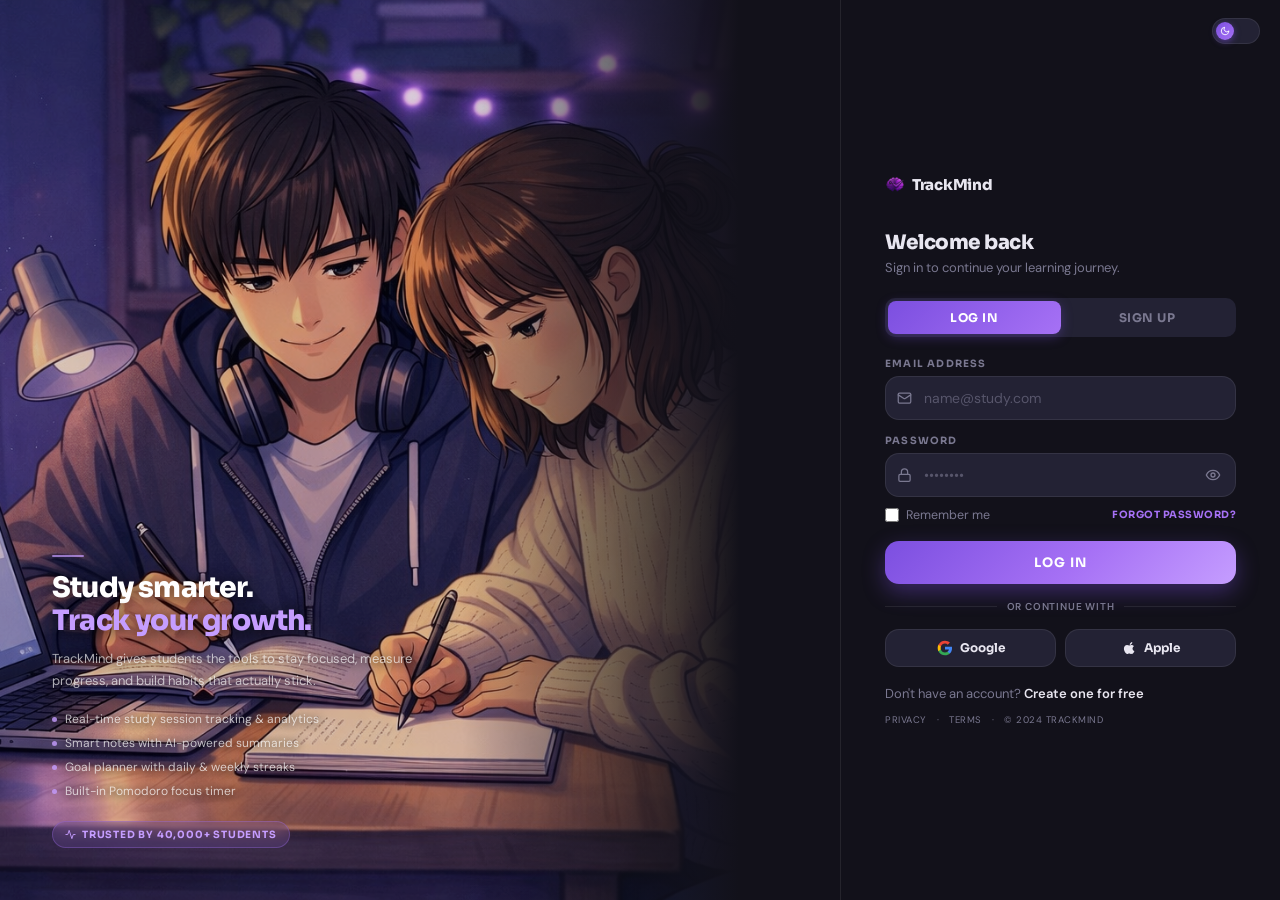
==== frontend/index.html @ 0889896b "initial commit - TrackMind" ====
<head>
  <meta charset="UTF-8"/>
  <meta name="viewport" content="width=device-width, initial-scale=1.0"/>
  <title>TrackMind</title>

  <!-- PWA -->
  <link rel="manifest" href="/site.webmanifest"/>
  <meta name="theme-color" content="#a671f5"/>
  <meta name="mobile-web-app-capable" content="yes"/>
  <meta name="apple-mobile-web-app-capable" content="yes"/>
  <meta name="apple-mobile-web-app-status-bar-style" content="black-translucent"/>
  <meta name="apple-mobile-web-app-title" content="TrackMind"/>
  <link rel="apple-touch-icon" href="/apple-touch-icon.png"/>

  <!-- Icons -->
  <link rel="icon" type="image/x-icon" href="/favicon.ico"/>

  <link href="https://fonts.googleapis.com/css2?family=Sora:wght@400;600;700;800&family=DM+Sans:wght@400;500&display=swap" rel="stylesheet"/>
  <style>
    *, *::before, *::after { box-sizing: border-box; margin: 0; padding: 0; }

    :root {
      --p:    #a671f5;
      --plo:  #7c4fe0;
      --phi:  #c59dff;
      --r:    14px;
    }

    /* ── DARK ── */
    [data-theme="dark"] {
      --bg:       #12111a;
      --surf:     #1c1b2a;
      --surf2:    #232234;
      --border:   rgba(255,255,255,0.08);
      --text:     #e8e6f0;
      --muted:    #7a7890;
      --panel-bg: #12111a;
      --fade-col: #12111a;
    }

    /* ── LIGHT ── */
    [data-theme="light"] {
      --bg:       #f0edf9;
      --surf:     #ffffff;
      --surf2:    #e8e2f6;
      --border:   rgba(0,0,0,0.08);
      --text:     #1a1830;
      --muted:    #8078a8;
      --panel-bg: #f0edf9;
      --fade-col: #f0edf9;
      --p:        #7c4fe0;
      --plo:      #5f34c0;
      --phi:      #a671f5;
    }

    html, body { height: 100%; overflow-x: hidden; }

    body {
      font-family: 'DM Sans', sans-serif;
      background: var(--bg);
      color: var(--text);
      -webkit-font-smoothing: antialiased;
      transition: background 0.35s, color 0.35s;
    }

    .layout {
      display: flex;
      min-height: 100vh;
      position: relative;
    }

    /* ── IMAGE SIDE ── */
    .img-side {
      flex: 1;
      position: relative;
      overflow: hidden;
      display: none;
    }
    @media (min-width: 780px) {
      .img-side { display: block; }
    }

    .img-side .bg {
      position: absolute; inset: 0;
      background-image: url('vyomandvyomika.png');
      background-size: cover;
      background-position: center center;
      background-repeat: no-repeat;
    }

    .img-side .tint {
      position: absolute; inset: 0;
      background: rgba(8, 6, 18, 0.15);
    }

    .img-side .fade {
      position: absolute; inset: 0;
      background: linear-gradient(to right,
        transparent 0%,
        transparent 55%,
        rgba(18,17,26,0.5) 72%,
        var(--fade-col) 88%,
        var(--fade-col) 100%
      );
    }

    .img-side .brand {
      position: absolute;
      bottom: 52px; left: 52px;
      z-index: 2; max-width: 360px;
    }
    .brand-line {
      width: 32px; height: 2px;
      background: var(--phi); border-radius: 2px;
      margin-bottom: 14px; opacity: 0.7;
    }
    .brand-title {
      font-family: 'Sora', sans-serif;
      font-size: clamp(22px, 2.2vw, 32px);
      font-weight: 800; line-height: 1.2;
      letter-spacing: -0.8px; color: #fff;
      text-shadow: 0 2px 16px rgba(0,0,0,0.8);
      margin-bottom: 10px;
    }
    .brand-title span { color: var(--phi); }
    .brand-desc {
      font-size: 13px; color: rgba(255,255,255,0.65);
      line-height: 1.65;
      text-shadow: 0 1px 10px rgba(0,0,0,0.9);
      margin-bottom: 20px;
    }
    .brand-feats { display: flex; flex-direction: column; gap: 8px; margin-bottom: 22px; }
    .brand-feat {
      display: flex; align-items: center; gap: 8px;
      font-size: 12px; color: rgba(255,255,255,0.7);
      text-shadow: 0 1px 8px rgba(0,0,0,0.9);
    }
    .feat-dot {
      width: 5px; height: 5px; border-radius: 50%;
      background: var(--phi); flex-shrink: 0; opacity: 0.8;
    }
    .brand-pill {
      display: inline-flex; align-items: center; gap: 6px;
      padding: 6px 12px;
      background: rgba(166,113,245,0.15);
      border: 1px solid rgba(166,113,245,0.3);
      border-radius: 999px; backdrop-filter: blur(8px);
      font-family: 'Sora', sans-serif;
      font-size: 10px; font-weight: 700;
      letter-spacing: 0.8px; text-transform: uppercase;
      color: var(--phi);
    }
    .brand-pill svg {
      width: 11px; height: 11px;
      stroke: var(--phi); fill: none;
      stroke-width: 2; stroke-linecap: round; stroke-linejoin: round;
    }

    /* ── LOGIN PANEL ── */
    .panel {
      width: 100%;
      background: var(--panel-bg);
      display: flex; flex-direction: column;
      align-items: center; justify-content: center;
      padding: 40px 24px;
      min-height: 100vh;
      position: relative; z-index: 10;
      transition: background 0.35s;
    }
    @media (min-width: 780px) {
      .panel {
        width: 440px; flex-shrink: 0;
        padding: 48px 44px;
        border-left: 1px solid var(--border);
        align-items: flex-start;
      }
    }

    /* Mobile background image */
    @media (max-width: 779px) {
      .panel {
        background-image: url('vyomandvyomika.png');
        background-size: cover;
        background-position: center center;
        background-repeat: no-repeat;
      }
      .panel::before {
        content: '';
        position: fixed; inset: 0;
        background: rgba(12, 10, 22, 0.72);
        z-index: 0;
      }
      .panel > * {
        position: relative;
        z-index: 1;
      }
    }

    .panel > * { width: 100%; }

    /* ── MOBILE TOPBAR ── */
    .topbar {
      display: flex; align-items: center;
      justify-content: space-between;
      margin-bottom: 32px;
    }
    @media (min-width: 780px) { .topbar { display: none; } }

    /* ── DESKTOP LOGO ── */
    .desk-logo { display: none; }
    @media (min-width: 780px) {
      .desk-logo {
        display: flex; align-items: center;
        gap: 8px; margin-bottom: 36px;
      }
      .desk-logo span {
        font-family: 'Sora', sans-serif;
        font-size: 15px; font-weight: 800;
        letter-spacing: -0.3px; color: var(--text);
      }
    }

    /* logo row (mobile) */
    .logo-row { display: flex; align-items: center; gap: 8px; }
    .logo-row span {
      font-family: 'Sora', sans-serif;
      font-size: 15px; font-weight: 800; color: var(--text);
    }

    /* ── THEME TOGGLE ── */
    .pill-btn {
      position: relative;
      width: 48px; height: 26px;
      border-radius: 999px;
      background: var(--surf2);
      border: 1px solid var(--border);
      cursor: pointer; transition: background 0.3s;
      flex-shrink: 0;
    }
    .pill-btn:focus-visible { outline: 2px solid var(--p); outline-offset: 2px; }
    .knob {
      position: absolute; top: 3px; left: 3px;
      width: 18px; height: 18px; border-radius: 50%;
      background: linear-gradient(135deg, var(--plo), var(--p));
      display: flex; align-items: center; justify-content: center;
      transition: transform 0.3s cubic-bezier(.34,1.56,.64,1);
      box-shadow: 0 2px 6px rgba(124,79,224,0.5);
    }
    [data-theme="light"] .knob { transform: translateX(22px); }
    .knob svg { width: 10px; height: 10px; stroke: #fff; fill: none; stroke-width: 2.2; stroke-linecap: round; stroke-linejoin: round; }

    .desk-toggle { position: fixed; top: 18px; right: 20px; z-index: 200; }
    @media (max-width: 779px) { .desk-toggle { display: none; } }

    /* ── HEADING ── */
    .heading { margin-bottom: 22px; }
    .heading h2 {
      font-family: 'Sora', sans-serif;
      font-size: 20px; font-weight: 800;
      letter-spacing: -0.5px; color: var(--text);
    }
    .heading p { margin-top: 4px; font-size: 13px; color: var(--muted); }
    @media (max-width: 779px) { .heading { text-align: center; } }

    /* ── TABS ── */
    .tabs {
      display: flex;
      background: var(--surf2);
      border-radius: 10px; padding: 3px;
      margin-bottom: 20px;
      transition: background 0.3s;
    }
    .tab-btn {
      flex: 1; padding: 9px 0;
      border: none; border-radius: 8px;
      font-family: 'Sora', sans-serif;
      font-size: 12px; font-weight: 700; letter-spacing: 0.5px;
      text-transform: uppercase; cursor: pointer;
      background: transparent; color: var(--muted);
      transition: all 0.2s;
    }
    .tab-btn.active {
      background: linear-gradient(135deg, var(--plo), var(--p));
      color: #fff;
      box-shadow: 0 3px 12px rgba(124,79,224,0.35);
    }

    .su { display: none; }
    .su.on { display: block; }

    /* ── FIELD ── */
    .field { margin-bottom: 14px; }
    .field label {
      display: block;
      font-family: 'Sora', sans-serif;
      font-size: 10px; font-weight: 700;
      letter-spacing: 1.2px; text-transform: uppercase;
      color: var(--muted); margin-bottom: 6px;
    }
    .wrap { position: relative; }
    .ico {
      position: absolute; left: 12px; top: 50%; transform: translateY(-50%);
      color: var(--muted); width: 15px; height: 15px; pointer-events: none;
      transition: color 0.2s;
    }
    .wrap input {
      width: 100%;
      padding: 12px 12px 12px 38px;
      background: var(--surf2);
      border: 1.5px solid var(--border);
      border-radius: var(--r);
      color: var(--text);
      font-family: 'DM Sans', sans-serif;
      font-size: 14px; outline: none;
      transition: border-color 0.2s, box-shadow 0.2s, background 0.3s;
    }
    .wrap input::placeholder { color: var(--muted); opacity: 0.6; }
    .wrap input:focus {
      border-color: var(--p);
      box-shadow: 0 0 0 3px rgba(166,113,245,0.13);
    }
    .wrap:focus-within .ico { color: var(--p); }
    .eye {
      position: absolute; right: 12px; top: 50%; transform: translateY(-50%);
      background: none; border: none; cursor: pointer; color: var(--muted);
      display: flex; align-items: center; padding: 3px; border-radius: 5px;
      transition: color 0.2s;
    }
    .eye:hover { color: var(--text); }

    .sbar { display: none; height: 3px; border-radius: 99px; margin-top: 5px; background: var(--border); overflow: hidden; }
    .sbar.on { display: block; }
    .sfill { height: 100%; border-radius: 99px; width: 0%; transition: width 0.3s, background 0.3s; }

    /* ── REMEMBER + FORGOT ── */
    .row-rf {
      display: flex; align-items: center; gap: 7px;
      margin-top: -4px; margin-bottom: 18px;
    }
    .row-rf input[type=checkbox] { width: 14px; height: 14px; accent-color: var(--p); cursor: pointer; }
    .row-rf label { font-size: 12.5px; color: var(--muted); cursor: pointer; user-select: none; }
    .forgot {
      margin-left: auto;
      font-family: 'Sora', sans-serif;
      font-size: 10px; font-weight: 700;
      letter-spacing: 0.5px; text-transform: uppercase;
      color: var(--p); text-decoration: none;
      transition: color 0.2s;
    }
    .forgot:hover { color: var(--phi); }

    /* ── CTA ── */
    .cta {
      width: 100%; padding: 13px;
      border: none; border-radius: var(--r);
      background: linear-gradient(135deg, var(--plo) 0%, var(--p) 55%, var(--phi) 100%);
      color: #fff;
      font-family: 'Sora', sans-serif;
      font-size: 13px; font-weight: 700; letter-spacing: 0.9px;
      text-transform: uppercase; cursor: pointer;
      box-shadow: 0 8px 22px rgba(124,79,224,0.38);
      transition: transform 0.15s, box-shadow 0.15s, filter 0.15s;
      position: relative; overflow: hidden;
    }
    .cta::after {
      content: ''; position: absolute; inset: 0;
      background: linear-gradient(to right, transparent, rgba(255,255,255,0.1), transparent);
      transform: translateX(-100%); transition: transform 0.5s;
    }
    .cta:hover::after { transform: translateX(100%); }
    .cta:hover { transform: translateY(-1px); box-shadow: 0 12px 28px rgba(124,79,224,0.48); filter: brightness(1.05); }
    .cta:active { transform: none; }
    .cta:disabled { opacity: 0.55; cursor: not-allowed; transform: none; }
    .spinner {
      display: none; width: 15px; height: 15px;
      border: 2px solid rgba(255,255,255,0.35);
      border-top-color: #fff; border-radius: 50%;
      animation: spin 0.7s linear infinite;
      margin: 0 auto;
    }
    .cta.loading .lbl { display: none; }
    .cta.loading .spinner { display: block; }

    /* ── DIVIDER ── */
    .div {
      display: flex; align-items: center; gap: 10px;
      margin: 16px 0;
      font-size: 10px; font-weight: 600; letter-spacing: 0.8px;
      text-transform: uppercase; color: var(--muted);
    }
    .div::before, .div::after { content: ''; flex: 1; height: 1px; background: var(--border); }

    /* ── SOCIAL ── */
    .socials { display: grid; grid-template-columns: 1fr 1fr; gap: 9px; }
    .soc {
      display: flex; align-items: center; justify-content: center; gap: 7px;
      padding: 10px;
      background: var(--surf2); border: 1.5px solid var(--border);
      border-radius: var(--r); color: var(--text);
      font-family: 'Sora', sans-serif; font-size: 12px; font-weight: 700;
      cursor: pointer;
      transition: border-color 0.2s, background 0.2s, transform 0.15s;
    }
    .soc:hover { border-color: var(--p); background: rgba(166,113,245,0.07); transform: translateY(-1px); }
    .soc:active { transform: none; }
    .soc svg { width: 16px; height: 16px; flex-shrink: 0; }

    /* ── FOOTER ── */
    .foot { margin-top: 18px; font-size: 13px; color: var(--muted); text-align: center; }
    @media (min-width: 780px) { .foot { text-align: left; } }
    .foot a { color: var(--text); font-weight: 600; text-decoration: none; transition: color 0.2s; }
    .foot a:hover { color: var(--phi); }
    .legal {
      margin-top: 12px;
      display: flex; align-items: center; justify-content: center; gap: 10px;
      font-size: 9.5px; letter-spacing: 0.5px; text-transform: uppercase;
      color: var(--muted); opacity: 0.4;
    }
    @media (min-width: 780px) { .legal { justify-content: flex-start; } }
    .legal a { color: inherit; text-decoration: none; }
    .legal a:hover { opacity: 1; }

    /* ── TOAST ── */
    .toast {
      position: fixed; bottom: 24px; left: 50%;
      transform: translateX(-50%) translateY(70px);
      background: var(--surf2); border: 1px solid var(--border);
      border-radius: 12px; padding: 11px 18px;
      font-family: 'Sora', sans-serif; font-size: 12.5px; font-weight: 600;
      color: var(--text); backdrop-filter: blur(12px);
      box-shadow: 0 8px 28px rgba(0,0,0,0.3);
      transition: transform 0.4s cubic-bezier(.34,1.56,.64,1), opacity 0.4s;
      opacity: 0; z-index: 999;
      display: flex; align-items: center; gap: 8px; white-space: nowrap;
    }
    .toast.show { transform: translateX(-50%) translateY(0); opacity: 1; }
    .tdot { width: 7px; height: 7px; border-radius: 50%; background: var(--p); flex-shrink: 0; }

    @keyframes up   { from { opacity:0; transform:translateY(14px); } to { opacity:1; transform:translateY(0); } }
    @keyframes down { from { opacity:0; transform:translateY(-10px);} to { opacity:1; transform:translateY(0); } }
    @keyframes spin { to { transform: rotate(360deg); } }

    .a1 { animation: down 0.45s 0.00s ease both; }
    .a2 { animation: up   0.45s 0.07s ease both; }
    .a3 { animation: up   0.45s 0.13s ease both; }
    .a4 { animation: up   0.45s 0.18s ease both; }
  </style>
</head>
<body>

<!-- Desktop theme toggle -->
<button class="pill-btn desk-toggle" onclick="toggleTheme()" aria-label="Toggle theme">
  <span class="knob"><svg id="di" viewBox="0 0 24 24"><path d="M21 12.79A9 9 0 1 1 11.21 3 7 7 0 0 0 21 12.79z"/></svg></span>
</button>

<div class="layout">

  <!-- ════════ LEFT: IMAGE SIDE ════════ -->
  <div class="img-side">
    <div class="bg"></div>
    <div class="tint"></div>
    <div class="fade"></div>
    <div class="brand">
      <div class="brand-line"></div>
      <h1 class="brand-title">Study smarter.<br><span>Track your growth.</span></h1>
      <p class="brand-desc">TrackMind gives students the tools to stay focused, measure progress, and build habits that actually stick.</p>
      <div class="brand-feats">
        <div class="brand-feat"><span class="feat-dot"></span>Real-time study session tracking & analytics</div>
        <div class="brand-feat"><span class="feat-dot"></span>Smart notes with AI-powered summaries</div>
        <div class="brand-feat"><span class="feat-dot"></span>Goal planner with daily & weekly streaks</div>
        <div class="brand-feat"><span class="feat-dot"></span>Built-in Pomodoro focus timer</div>
      </div>
      <div class="brand-pill">
        <svg viewBox="0 0 24 24"><polyline points="22 12 18 12 15 21 9 3 6 12 2 12"/></svg>
        Trusted by 40,000+ students
      </div>
    </div>
  </div>

  <!-- ════════ RIGHT: LOGIN PANEL ════════ -->
  <div class="panel">

    <!-- Mobile topbar -->
    <div class="topbar a1">
      <div class="logo-row">
        <img src="favicon.ico" width="19" height="19" style="border-radius:4px"/>
        <span>TrackMind</span>
      </div>
      <button class="pill-btn" onclick="toggleTheme()" aria-label="Toggle theme">
        <span class="knob"><svg id="ni" viewBox="0 0 24 24"><path d="M21 12.79A9 9 0 1 1 11.21 3 7 7 0 0 0 21 12.79z"/></svg></span>
      </button>
    </div>

    <!-- Desktop logo -->
    <div class="desk-logo a1">
      <img src="favicon.ico" width="19" height="19" style="border-radius:4px"/>
      <span>TrackMind</span>
    </div>

    <!-- Heading -->
    <div class="heading a2">
      <h2 id="hd">Welcome back</h2>
      <p id="hs">Sign in to continue your learning journey.</p>
    </div>

    <!-- Tabs -->
    <div class="tabs a2">
      <button class="tab-btn active" id="tl" onclick="switchTab('login')">Log In</button>
      <button class="tab-btn"        id="ts" onclick="switchTab('signup')">Sign Up</button>
    </div>

    <!-- Name (signup) -->
    <div class="field su a3" id="nf">
      <label>Full Name</label>
      <div class="wrap">
        <svg class="ico" viewBox="0 0 24 24" fill="none" stroke="currentColor" stroke-width="2" stroke-linecap="round" stroke-linejoin="round">
          <path d="M20 21v-2a4 4 0 0 0-4-4H8a4 4 0 0 0-4 4v2"/><circle cx="12" cy="7" r="4"/>
        </svg>
        <input type="text" id="nameIn" placeholder="Your full name" autocomplete="name"/>
      </div>
    </div>

    <!-- Email -->
    <div class="field a3">
      <label>Email Address</label>
      <div class="wrap">
        <svg class="ico" viewBox="0 0 24 24" fill="none" stroke="currentColor" stroke-width="2" stroke-linecap="round" stroke-linejoin="round">
          <rect x="2" y="4" width="20" height="16" rx="2"/><path d="m22 7-8.97 5.7a1.94 1.94 0 0 1-2.06 0L2 7"/>
        </svg>
        <input type="email" id="emailIn" placeholder="name@study.com" autocomplete="email"/>
      </div>
    </div>

    <!-- Password -->
    <div class="field a3">
      <label>Password</label>
      <div class="wrap">
        <svg class="ico" viewBox="0 0 24 24" fill="none" stroke="currentColor" stroke-width="2" stroke-linecap="round" stroke-linejoin="round">
          <rect x="3" y="11" width="18" height="11" rx="2"/><path d="M7 11V7a5 5 0 0 1 10 0v4"/>
        </svg>
        <input type="password" id="passIn" placeholder="••••••••"
          autocomplete="current-password" oninput="strength(this.value)"/>
        <button class="eye" onclick="toggleEye()" type="button">
          <svg id="ei" viewBox="0 0 24 24" width="16" height="16" fill="none" stroke="currentColor" stroke-width="2" stroke-linecap="round" stroke-linejoin="round">
            <path d="M2 12s3-7 10-7 10 7 10 7-3 7-10 7-10-7-10-7z"/><circle cx="12" cy="12" r="3"/>
          </svg>
        </button>
      </div>
      <div class="sbar" id="sb"><div class="sfill" id="sf"></div></div>
    </div>

    <!-- Confirm (signup) -->
    <div class="field su a3" id="cf">
      <label>Confirm Password</label>
      <div class="wrap">
        <svg class="ico" viewBox="0 0 24 24" fill="none" stroke="currentColor" stroke-width="2" stroke-linecap="round" stroke-linejoin="round">
          <rect x="3" y="11" width="18" height="11" rx="2"/><path d="M7 11V7a5 5 0 0 1 10 0v4"/>
        </svg>
        <input type="password" id="confIn" placeholder="Repeat password" autocomplete="new-password"/>
      </div>
    </div>

    <!-- Remember + Forgot -->
    <div class="row-rf a3" id="rf">
      <input type="checkbox" id="rem"/>
      <label for="rem">Remember me</label>
      <a href="#" class="forgot" onclick="toast('📬 Reset link sent!'); return false;">Forgot password?</a>
    </div>

    <!-- Submit -->
    <button class="cta a3" id="btn" onclick="submit()">
      <span class="lbl">Log In</span>
      <span class="spinner"></span>
    </button>

    <!-- Divider -->
    <div class="div a4">or continue with</div>

    <!-- Social -->
    <div class="socials a4">
      <button class="soc" onclick="toast('🔗 Redirecting to Google…')">
        <svg viewBox="0 0 24 24">
          <path d="M22.56 12.25c0-.78-.07-1.53-.2-2.25H12v4.26h5.92c-.26 1.37-1.04 2.53-2.21 3.31v2.77h3.57c2.08-1.92 3.28-4.74 3.28-8.09z" fill="#4285F4"/>
          <path d="M12 23c2.97 0 5.46-.98 7.28-2.66l-3.57-2.77c-.98.66-2.23 1.06-3.71 1.06-2.86 0-5.29-1.93-6.16-4.53H2.18v2.84C3.99 20.53 7.7 23 12 23z" fill="#34A853"/>
          <path d="M5.84 14.09c-.22-.66-.35-1.36-.35-2.09s.13-1.43.35-2.09V7.07H2.18C1.43 8.55 1 10.22 1 12s.43 3.45 1.18 4.93l2.85-2.22.81-.62z" fill="#FBBC05"/>
          <path d="M12 5.38c1.62 0 3.06.56 4.21 1.64l3.15-3.15C17.45 2.09 14.97 1 12 1 7.7 1 3.99 3.47 2.18 7.07l3.66 2.84c.87-2.6 3.3-4.53 6.16-4.53z" fill="#EA4335"/>
        </svg>
        Google
      </button>
      <button class="soc" onclick="toast('🍎 Redirecting to Apple…')">
        <svg viewBox="0 0 24 24" fill="currentColor">
          <path d="M17.05 20.28c-.98.95-2.05.8-3.08.35-1.09-.46-2.09-.48-3.24 0-1.44.62-2.2.44-3.06-.35C2.79 15.25 3.51 7.7 9.05 7.4c1.39.07 2.36.74 3.18.8 1.21-.24 2.37-.93 3.67-.84 1.57.12 2.75.73 3.52 1.93-3.22 1.93-2.46 6.14.71 7.35-.51 1.38-1.2 2.75-3.08 4.64zM13.19 7.33c-.15-2.23 1.66-4.07 3.74-4.33.29 2.58-2.34 4.5-3.74 4.33z"/>
        </svg>
        Apple
      </button>
    </div>

    <!-- Footer -->
    <div class="foot a4">
      <span id="ft">Don't have an account?</span>
      <a href="#" id="fl" onclick="switchTab('signup'); return false;"> Create one for free</a>
    </div>
    <div class="legal a4">
      <a href="#">Privacy</a><span>·</span>
      <a href="#">Terms</a><span>·</span>
      <span>© 2024 TrackMind</span>
    </div>

  </div><!-- /panel -->
</div><!-- /layout -->

<div class="toast" id="toastEl">
  <span class="tdot"></span>
  <span id="tm"></span>
</div>

<script>
  const SUN  = `<circle cx="12" cy="12" r="5"/><line x1="12" y1="1" x2="12" y2="3"/><line x1="12" y1="21" x2="12" y2="23"/><line x1="4.22" y1="4.22" x2="5.64" y2="5.64"/><line x1="18.36" y1="18.36" x2="19.78" y2="19.78"/><line x1="1" y1="12" x2="3" y2="12"/><line x1="21" y1="12" x2="23" y2="12"/><line x1="4.22" y1="19.78" x2="5.64" y2="18.36"/><line x1="18.36" y1="5.64" x2="19.78" y2="4.22"/>`;
  const MOON = `<path d="M21 12.79A9 9 0 1 1 11.21 3 7 7 0 0 0 21 12.79z"/>`;

  function setIcons(dark) {
    const s = dark ? MOON : SUN;
    document.getElementById('ni').innerHTML = s;
    document.getElementById('di').innerHTML = s;
  }

  function toggleTheme() {
    const h = document.documentElement;
    const dark = h.getAttribute('data-theme') === 'dark';
    h.setAttribute('data-theme', dark ? 'light' : 'dark');
    setIcons(!dark);
    localStorage.setItem('tm-theme', dark ? 'light' : 'dark');
  }
  (function(){
    const s = localStorage.getItem('tm-theme') || 'dark';
    document.documentElement.setAttribute('data-theme', s);
    setIcons(s === 'dark');
  })();

  const API = 'http://localhost:5000';
  if (localStorage.getItem('tm_token')) window.location.href = 'dashboard.html';

  let tab = 'login';
  function switchTab(t) {
    tab = t;
    const li = t === 'login';
    document.getElementById('tl').classList.toggle('active',  li);
    document.getElementById('ts').classList.toggle('active', !li);
    document.querySelectorAll('.su').forEach(e => e.classList.toggle('on', !li));
    document.getElementById('rf').style.display  = li ? 'flex' : 'none';
    document.getElementById('sb').classList.toggle('on', !li);
    document.querySelector('#btn .lbl').textContent = li ? 'Log In' : 'Create Account';
    document.getElementById('hd').textContent = li ? 'Welcome back' : 'Create your account';
    document.getElementById('hs').textContent = li
      ? 'Sign in to continue your learning journey.'
      : 'Start tracking your growth today.';
    document.getElementById('ft').textContent = li ? "Don't have an account?" : 'Already have an account?';
    document.getElementById('fl').textContent = li ? ' Create one for free' : ' Log in';
    document.getElementById('fl').onclick = e => { e.preventDefault(); switchTab(li ? 'signup' : 'login'); };
    document.getElementById('passIn').autocomplete = li ? 'current-password' : 'new-password';
  }

  let eye = false;
  function toggleEye() {
    eye = !eye;
    document.getElementById('passIn').type = eye ? 'text' : 'password';
    document.getElementById('ei').innerHTML = eye
      ? `<path d="M17.94 17.94A10.07 10.07 0 0 1 12 20c-7 0-11-8-11-8a18.45 18.45 0 0 1 5.06-5.94M9.9 4.24A9.12 9.12 0 0 1 12 4c7 0 11 8 11 8a18.5 18.5 0 0 1-2.16 3.19m-6.72-1.07a3 3 0 1 1-4.24-4.24"/><line x1="1" y1="1" x2="23" y2="23"/>`
      : `<path d="M2 12s3-7 10-7 10 7 10 7-3 7-10 7-10-7-10-7z"/><circle cx="12" cy="12" r="3"/>`;
  }

  function strength(v) {
    if (tab !== 'signup') return;
    const f = document.getElementById('sf');
    let s = 0;
    if (v.length >= 8)           s++;
    if (/[A-Z]/.test(v))         s++;
    if (/[0-9]/.test(v))         s++;
    if (/[^A-Za-z0-9]/.test(v))  s++;
    f.style.width      = ['0%','30%','55%','80%','100%'][s];
    f.style.background = ['#e55','#f90','#fb0','#7c4fe0','#22c55e'][s];
  }

  function saveGo(data) {
    localStorage.setItem('tm_token', data.token);
    localStorage.setItem('tm_user',  JSON.stringify(data.user));
    toast(tab === 'login' ? '✅ Welcome back!' : '🎉 Account created!');
    setTimeout(() => window.location.href = 'dashboard.html', 900);
  }

  async function submit() {
    const email = document.getElementById('emailIn').value.trim();
    const pass  = document.getElementById('passIn').value;
    const b     = document.getElementById('btn');

    if (!email || !pass)                             { toast('⚠️ Fill in all fields'); return; }
    if (!/^[^\s@]+@[^\s@]+\.[^\s@]+$/.test(email))  { toast('⚠️ Invalid email'); return; }

    if (tab === 'signup') {
      const name = document.getElementById('nameIn').value.trim();
      const conf = document.getElementById('confIn').value;
      if (!name)           { toast('⚠️ Enter your name'); return; }
      if (pass !== conf)   { toast('⚠️ Passwords do not match'); return; }
      if (pass.length < 8) { toast('⚠️ Password needs 8+ characters'); return; }
    }

    b.classList.add('loading'); b.disabled = true;

    try {
      const ep   = tab === 'login' ? '/api/auth/login' : '/api/auth/signup';
      const body = tab === 'login'
        ? { email, password: pass }
        : { name: document.getElementById('nameIn').value.trim(), email, password: pass };

      const res  = await fetch(API + ep, {
        method: 'POST',
        headers: { 'Content-Type': 'application/json' },
        body: JSON.stringify(body)
      });
      const data = await res.json();
      if (!res.ok) { toast('❌ ' + (data.error || 'Something went wrong')); return; }
      saveGo(data);
    } catch {
      toast('❌ Cannot reach server — is Flask running on :5000?');
    } finally {
      b.classList.remove('loading'); b.disabled = false;
    }
  }

  let tt;
  function toast(msg) {
    const el = document.getElementById('toastEl');
    document.getElementById('tm').textContent = msg;
    el.classList.add('show');
    clearTimeout(tt);
    tt = setTimeout(() => el.classList.remove('show'), 3200);
  }

  document.addEventListener('keydown', e => { if (e.key === 'Enter') submit(); });
</script>
</body>
</html>
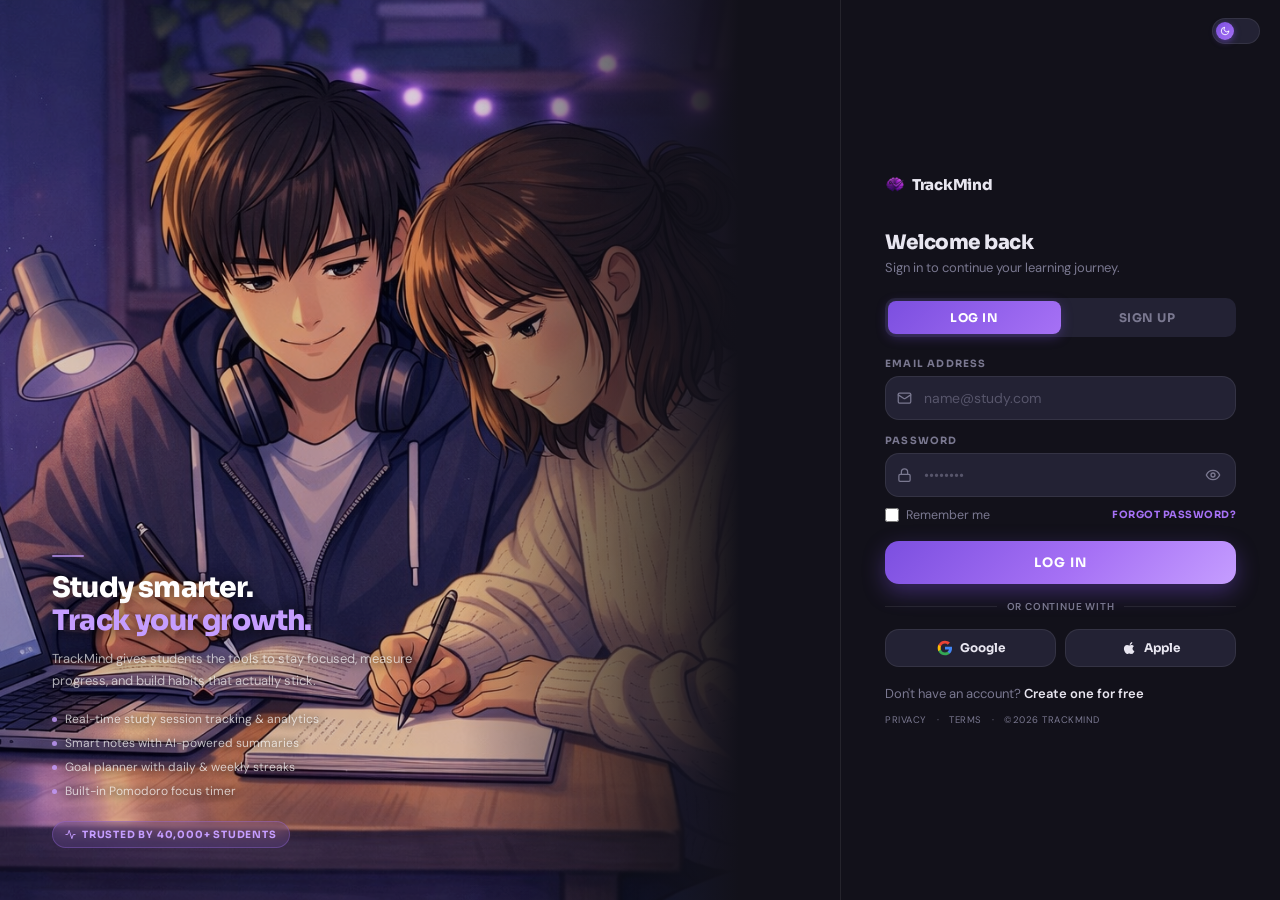
==== commit 558fd8a2: "fix API URL syntax in index.html" ====
--- a/frontend/index.html
+++ b/frontend/index.html
@@ -603,7 +603,7 @@
     <div class="legal a4">
       <a href="#">Privacy</a><span>·</span>
       <a href="#">Terms</a><span>·</span>
-      <span>© 2024 TrackMind</span>
+      <span>©2026 TrackMind</span>
     </div>
 
   </div><!-- /panel -->
@@ -637,7 +637,7 @@
     setIcons(s === 'dark');
   })();
 
-  const API = 'http://localhost:5000';
+  const API = 'https://trackmind-api.onrender.com';
   if (localStorage.getItem('tm_token')) window.location.href = 'dashboard.html';
 
   let tab = 'login';
